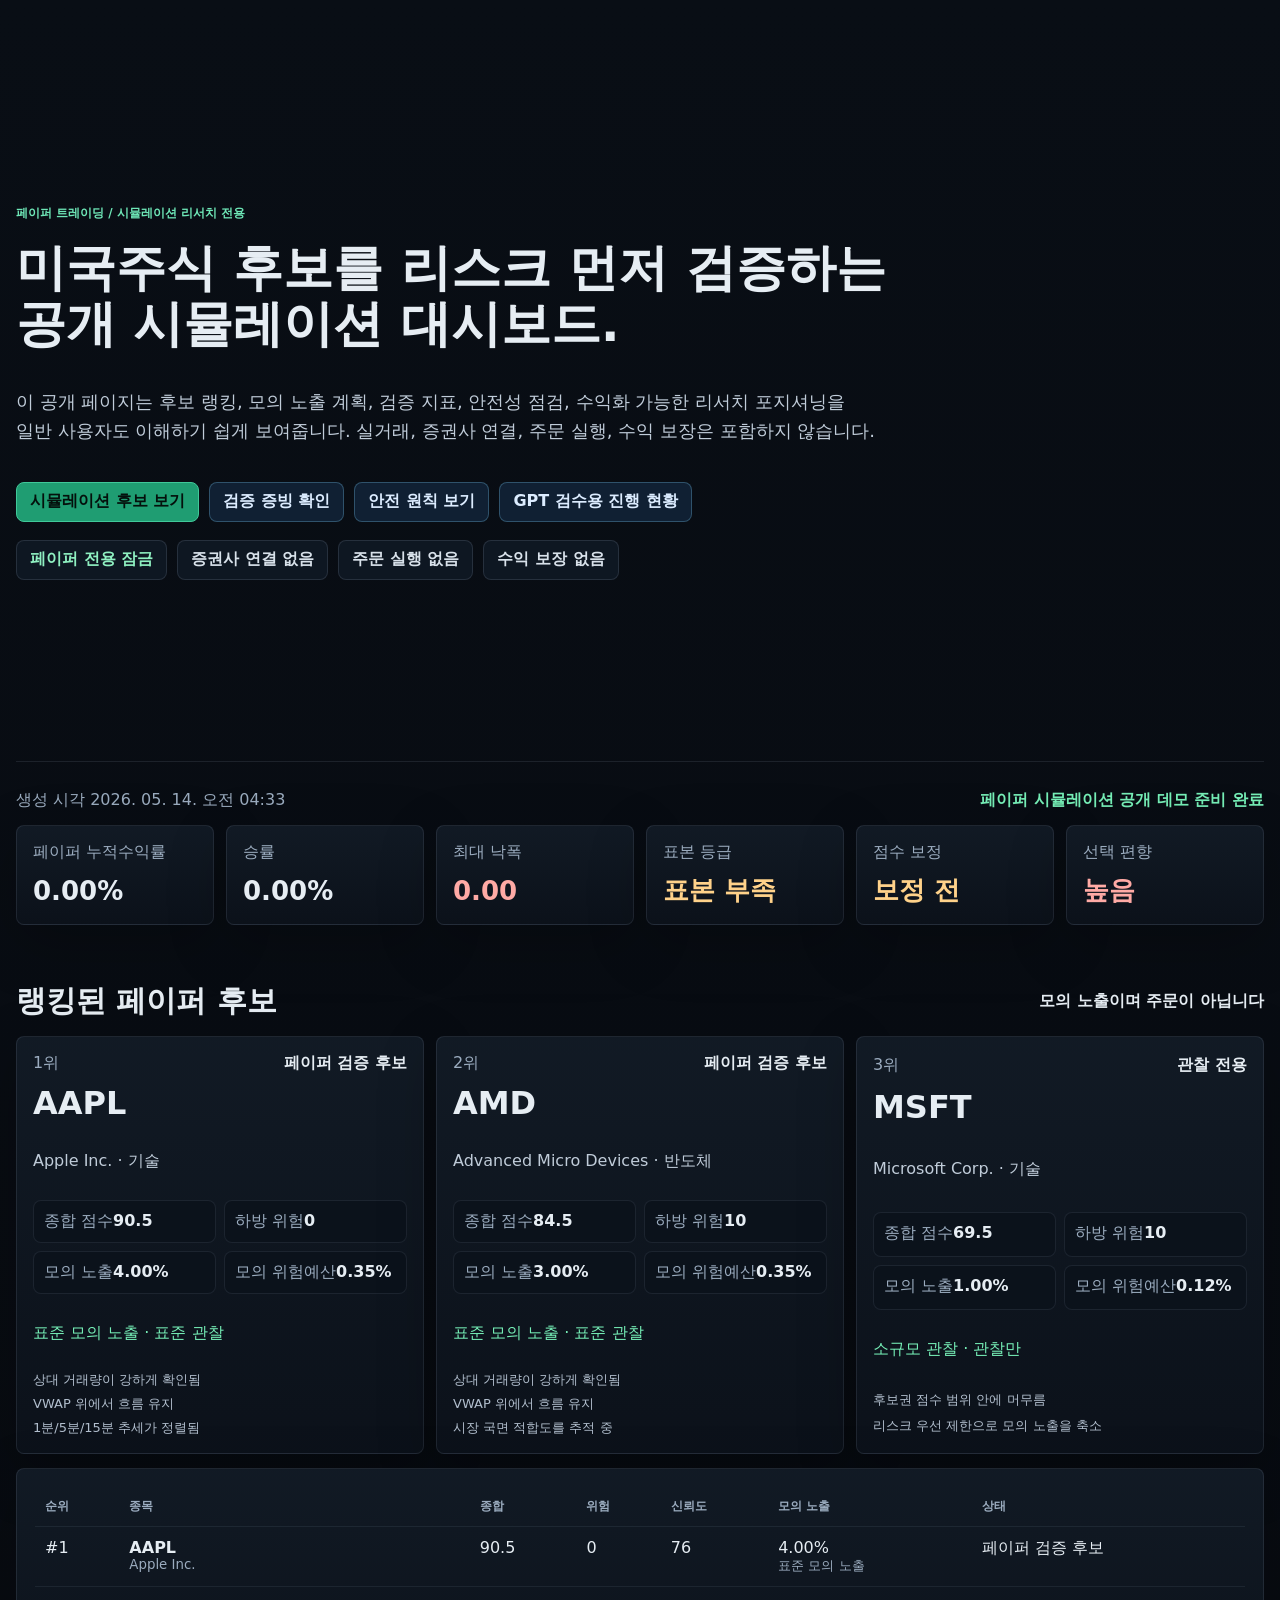
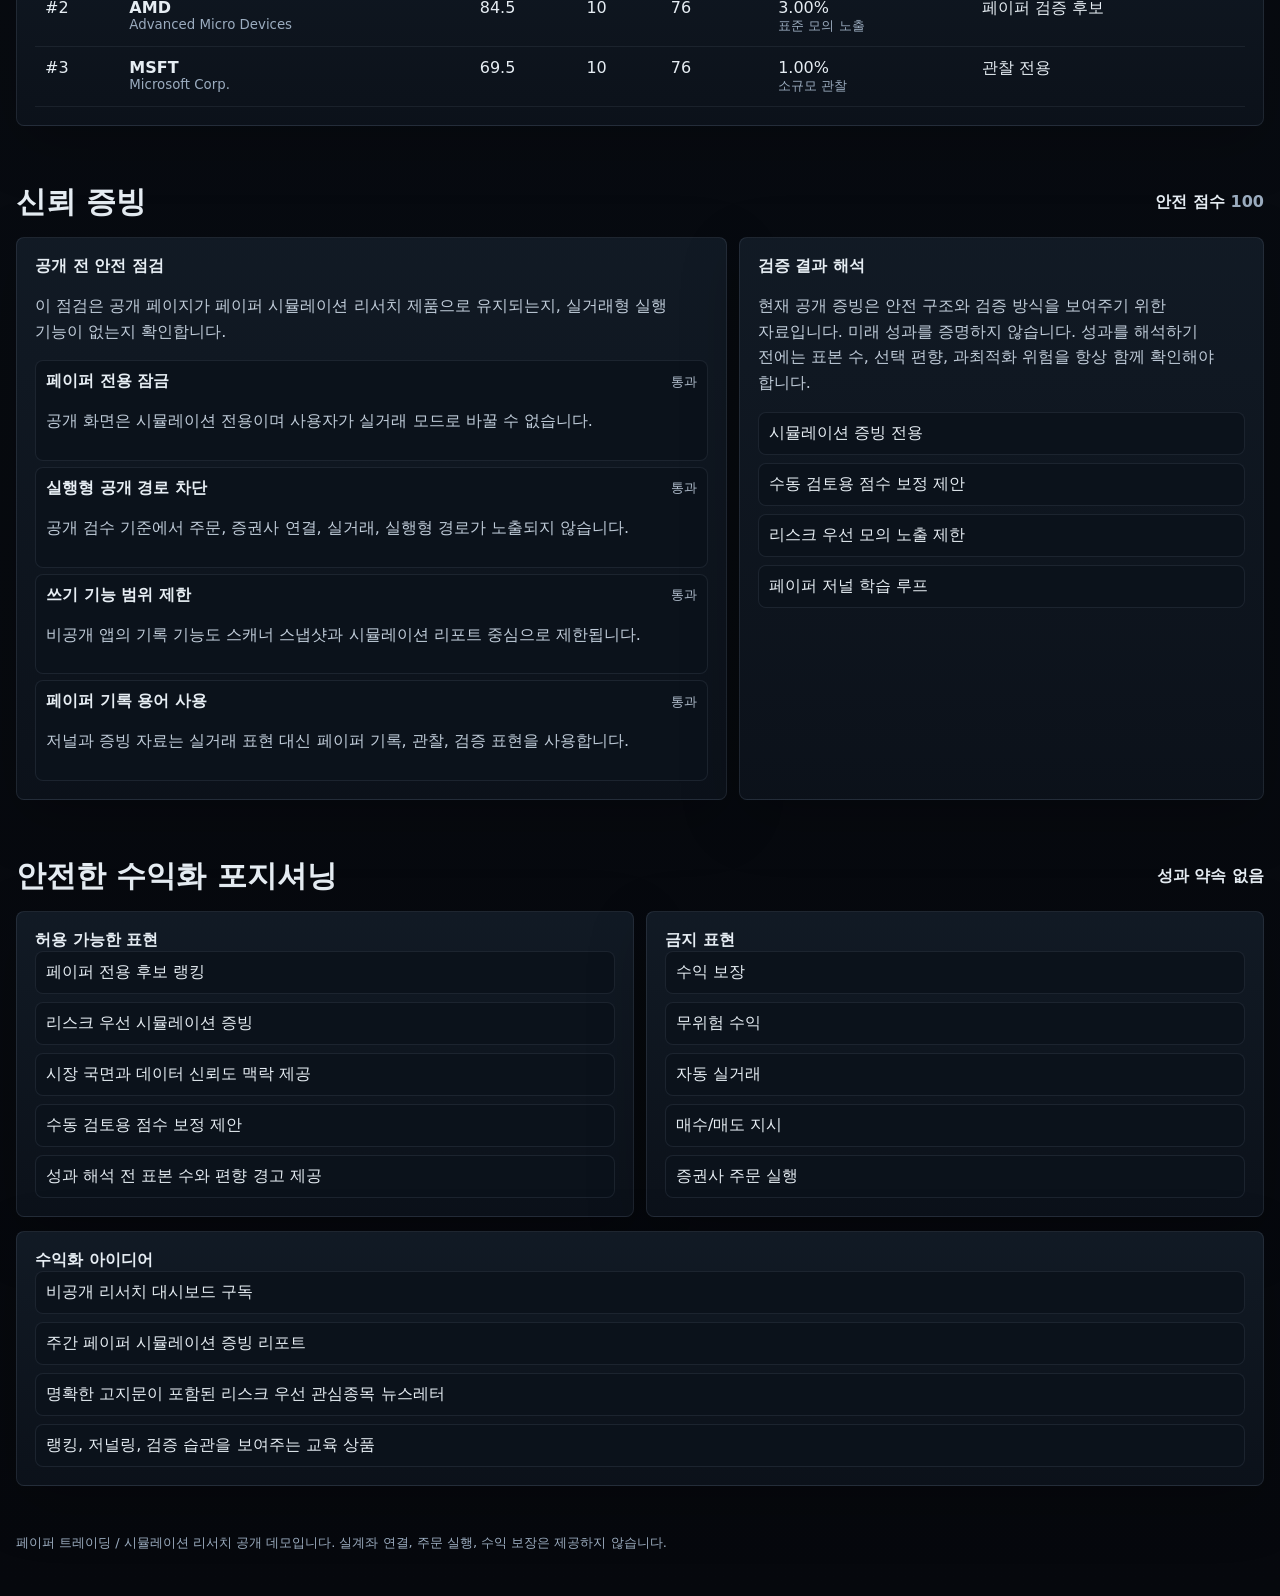
==== index.html @ f397886d "Publish Korean paper simulation research site" ====
<!doctype html>
<html lang="ko">
  <head>
    <meta charset="UTF-8" />
    <meta name="viewport" content="width=device-width, initial-scale=1.0" />
    <meta name="description" content="미국주식 페이퍼 트레이딩 전용 리스크 우선 시뮬레이션 리서치 대시보드." />
    <title>페이퍼 시뮬레이션 리서치 대시보드</title>
    <link rel="stylesheet" href="./assets/public.css" />
  </head>
  <body>
    <main class="public-shell">
      <section class="hero">
        <div class="eyebrow">페이퍼 트레이딩 / 시뮬레이션 리서치 전용</div>
        <h1>미국주식 후보를 리스크 먼저 검증하는 공개 시뮬레이션 대시보드.</h1>
        <p class="hero-copy">
          이 공개 페이지는 후보 랭킹, 모의 노출 계획, 검증 지표, 안전성 점검, 수익화 가능한 리서치 포지셔닝을
          일반 사용자도 이해하기 쉽게 보여줍니다. 실거래, 증권사 연결, 주문 실행, 수익 보장은 포함하지 않습니다.
        </p>
        <div class="hero-actions">
          <a class="button primary" href="#candidates">시뮬레이션 후보 보기</a>
          <a class="button secondary" href="#evidence">검증 증빙 확인</a>
          <a class="button secondary" href="#safety">안전 원칙 보기</a>
          <a class="button secondary" href="./review.html">GPT 검수용 진행 현황</a>
        </div>
        <div class="pill-row">
          <span class="pill safe">페이퍼 전용 잠금</span>
          <span class="pill">증권사 연결 없음</span>
          <span class="pill">주문 실행 없음</span>
          <span class="pill">수익 보장 없음</span>
        </div>
      </section>

      <section class="section">
        <div class="panel-title">
          <span id="generated">생성 시각 확인 중</span>
          <strong id="release-status" class="good">불러오는 중</strong>
        </div>
        <div class="summary-grid" id="summary-grid"></div>
      </section>

      <section class="section" id="candidates">
        <div class="panel-title">
          <h2>랭킹된 페이퍼 후보</h2>
          <strong>모의 노출이며 주문이 아닙니다</strong>
        </div>
        <div class="rank-grid" id="rank-grid"></div>
        <div class="panel">
          <div class="table-wrap">
            <table>
              <thead>
                <tr>
                  <th>순위</th>
                  <th>종목</th>
                  <th>종합</th>
                  <th>위험</th>
                  <th>신뢰도</th>
                  <th>모의 노출</th>
                  <th>상태</th>
                </tr>
              </thead>
              <tbody id="candidate-table"></tbody>
            </table>
          </div>
        </div>
      </section>

      <section class="section" id="evidence">
        <div class="panel-title">
          <h2>신뢰 증빙</h2>
          <strong>안전 점수 <span id="release-score">0</span></strong>
        </div>
        <div class="evidence-grid">
          <article class="panel">
            <h3>공개 전 안전 점검</h3>
            <p>
              이 점검은 공개 페이지가 페이퍼 시뮬레이션 리서치 제품으로 유지되는지, 실거래형 실행 기능이 없는지 확인합니다.
            </p>
            <div class="small-list" id="audit-checks"></div>
          </article>
          <article class="panel">
            <h3>검증 결과 해석</h3>
            <p>
              현재 공개 증빙은 안전 구조와 검증 방식을 보여주기 위한 자료입니다. 미래 성과를 증명하지 않습니다.
              성과를 해석하기 전에는 표본 수, 선택 편향, 과최적화 위험을 항상 함께 확인해야 합니다.
            </p>
            <ul class="claim-list">
              <li>시뮬레이션 증빙 전용</li>
              <li>수동 검토용 점수 보정 제안</li>
              <li>리스크 우선 모의 노출 제한</li>
              <li>페이퍼 저널 학습 루프</li>
            </ul>
          </article>
        </div>
      </section>

      <section class="section" id="safety">
        <div class="panel-title">
          <h2>안전한 수익화 포지셔닝</h2>
          <strong>성과 약속 없음</strong>
        </div>
        <div class="proof-grid">
          <article class="panel">
            <h3>허용 가능한 표현</h3>
            <ul class="claim-list" id="allowed-claims"></ul>
          </article>
          <article class="panel">
            <h3>금지 표현</h3>
            <ul class="claim-list" id="prohibited-claims"></ul>
          </article>
        </div>
        <article class="panel">
          <h3>수익화 아이디어</h3>
          <ul class="claim-list" id="offer-ideas"></ul>
        </article>
      </section>

      <footer class="footer">
        페이퍼 트레이딩 / 시뮬레이션 리서치 공개 데모입니다. 실계좌 연결, 주문 실행, 수익 보장은 제공하지 않습니다.
      </footer>
    </main>
    <script src="./assets/public.js"></script>
  </body>
</html>
---- assets/public.css ----
:root {
  color: #e6edf3;
  background: #070b10;
  font-family: "Pretendard", "Apple SD Gothic Neo", "Noto Sans KR", Inter, ui-sans-serif, system-ui, -apple-system, BlinkMacSystemFont, "Segoe UI", sans-serif;
}

* {
  box-sizing: border-box;
}

body {
  margin: 0;
  min-width: 320px;
  background: linear-gradient(180deg, #090e15 0%, #06080d 100%);
}

button,
a {
  font: inherit;
}

a {
  color: inherit;
  text-decoration: none;
}

.public-shell {
  width: min(1280px, calc(100% - 32px));
  margin: 0 auto;
  padding: 24px 0 44px;
}

.hero {
  min-height: 82vh;
  display: grid;
  align-content: center;
  gap: 18px;
  border-bottom: 1px solid rgba(148, 163, 184, 0.14);
}

.hero.compact {
  min-height: 52vh;
}

.eyebrow {
  color: #6ee7b7;
  text-transform: uppercase;
  font-size: 12px;
  font-weight: 900;
  letter-spacing: 0;
}

h1 {
  max-width: 960px;
  margin: 0;
  font-size: 50px;
  line-height: 1.12;
  letter-spacing: 0;
  word-break: keep-all;
}

h2 {
  margin: 0;
  font-size: 30px;
  letter-spacing: 0;
  word-break: keep-all;
}

h3 {
  margin: 0;
  font-size: 16px;
}

p {
  color: #c0ccd9;
  line-height: 1.6;
  word-break: keep-all;
}

.hero-copy {
  max-width: 860px;
  font-size: 18px;
}

.hero-actions,
.pill-row {
  display: flex;
  flex-wrap: wrap;
  gap: 10px;
}

.button,
.pill {
  min-height: 40px;
  border-radius: 8px;
  padding: 0 13px;
  display: inline-flex;
  align-items: center;
  border: 1px solid rgba(148, 163, 184, 0.18);
  background: #0e1722;
  color: #d8e1ea;
  font-weight: 800;
}

.button.primary {
  background: #1f9d72;
  color: #04100c;
  border-color: #40c899;
}

.button.secondary {
  background: #102033;
  color: #dcecff;
  border-color: rgba(125, 211, 252, 0.28);
}

.pill.safe {
  color: #8ff0c1;
}

.section {
  padding: 28px 0;
  display: grid;
  gap: 14px;
}

.panel,
.metric-card,
.rank-card {
  background: linear-gradient(180deg, rgba(18, 27, 38, 0.96), rgba(12, 18, 27, 0.96));
  border: 1px solid rgba(148, 163, 184, 0.14);
  border-radius: 8px;
  box-shadow: 0 18px 60px rgba(0, 0, 0, 0.22);
}

.panel {
  padding: 18px;
}

.panel-title {
  display: flex;
  justify-content: space-between;
  align-items: center;
  gap: 12px;
}

.panel-title span,
.metric-card span,
.rank-card span,
.muted {
  color: #9bacbf;
}

.summary-grid,
.rank-grid,
.evidence-grid,
.proof-grid {
  display: grid;
  gap: 12px;
}

.summary-grid {
  grid-template-columns: repeat(6, minmax(0, 1fr));
}

.rank-grid {
  grid-template-columns: repeat(3, minmax(0, 1fr));
}

.evidence-grid {
  grid-template-columns: 1.15fr 0.85fr;
}

.proof-grid {
  grid-template-columns: repeat(2, minmax(0, 1fr));
}

.metric-card,
.rank-card {
  padding: 16px;
  display: grid;
  gap: 10px;
}

.metric-card strong {
  font-size: 26px;
}

.rank-card h3 {
  font-size: 32px;
}

.rank-stats {
  display: grid;
  grid-template-columns: repeat(2, minmax(0, 1fr));
  gap: 8px;
}

.rank-stats div,
.check,
.claim-list li {
  border: 1px solid rgba(148, 163, 184, 0.12);
  background: #0b121b;
  padding: 10px;
  border-radius: 8px;
}

.small-list {
  display: grid;
  gap: 6px;
}

.small-list span {
  color: #b2bfce;
  font-size: 13px;
}

.claim-list {
  list-style: none;
  margin: 0;
  padding: 0;
  display: grid;
  gap: 8px;
}

.good {
  color: #76efb7;
}

.watch {
  color: #ffd28a;
}

.bad {
  color: #ffaaa5;
}

.negative {
  color: #ffaaa5;
}

.table-wrap {
  width: 100%;
  overflow: auto;
}

table {
  border-collapse: collapse;
  min-width: 920px;
  width: 100%;
}

th,
td {
  border-bottom: 1px solid rgba(148, 163, 184, 0.1);
  padding: 11px 10px;
  text-align: left;
  vertical-align: top;
  white-space: nowrap;
}

th {
  color: #9bacbf;
  font-size: 12px;
}

td small {
  color: #9bacbf;
  display: block;
}

.footer {
  padding: 20px 0 0;
  color: #9bacbf;
  font-size: 13px;
}

.copy-block {
  margin: 0;
  padding: 14px;
  overflow: auto;
  white-space: pre-wrap;
  color: #d8e1ea;
  background: #080d14;
  border: 1px solid rgba(148, 163, 184, 0.14);
  border-radius: 8px;
  line-height: 1.7;
  font-family: "Apple SD Gothic Neo", "Noto Sans KR", ui-monospace, SFMono-Regular, Menlo, Consolas, monospace;
}

@media (max-width: 980px) {
  h1 {
    font-size: 38px;
  }

  .summary-grid,
  .rank-grid,
  .evidence-grid,
  .proof-grid {
    grid-template-columns: 1fr;
  }

  .hero {
    min-height: 76vh;
  }
}
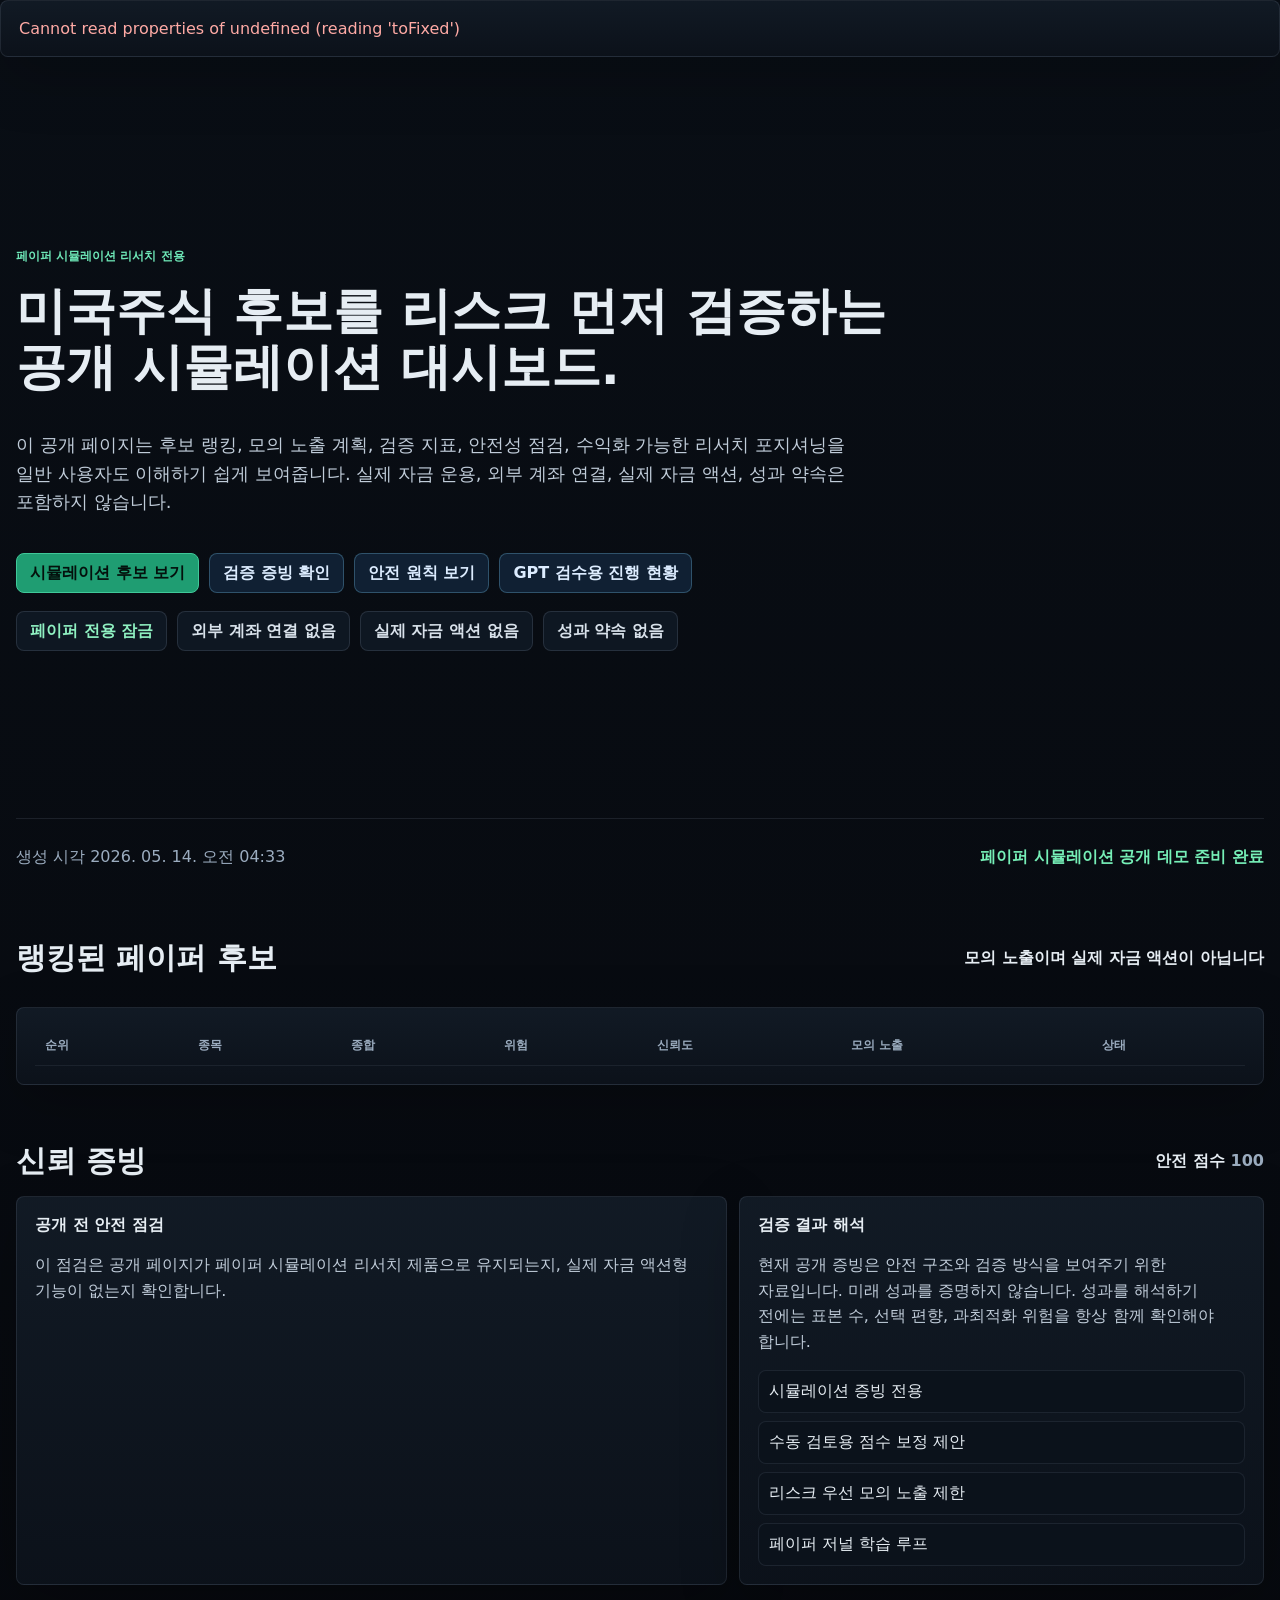
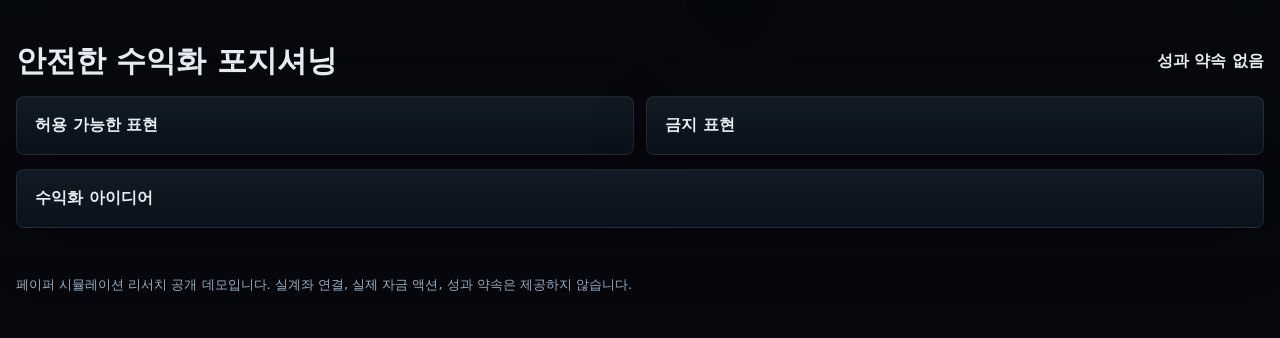
==== commit 05d252f1: "Harden simulation-only public copy" ====
--- a/index.html
+++ b/index.html
@@ -3,18 +3,18 @@
   <head>
     <meta charset="UTF-8" />
     <meta name="viewport" content="width=device-width, initial-scale=1.0" />
-    <meta name="description" content="미국주식 페이퍼 트레이딩 전용 리스크 우선 시뮬레이션 리서치 대시보드." />
+    <meta name="description" content="미국주식 페이퍼 시뮬레이션 전용 리스크 우선 시뮬레이션 리서치 대시보드." />
     <title>페이퍼 시뮬레이션 리서치 대시보드</title>
     <link rel="stylesheet" href="./assets/public.css" />
   </head>
   <body>
     <main class="public-shell">
       <section class="hero">
-        <div class="eyebrow">페이퍼 트레이딩 / 시뮬레이션 리서치 전용</div>
+        <div class="eyebrow">페이퍼 시뮬레이션 리서치 전용</div>
         <h1>미국주식 후보를 리스크 먼저 검증하는 공개 시뮬레이션 대시보드.</h1>
         <p class="hero-copy">
           이 공개 페이지는 후보 랭킹, 모의 노출 계획, 검증 지표, 안전성 점검, 수익화 가능한 리서치 포지셔닝을
-          일반 사용자도 이해하기 쉽게 보여줍니다. 실거래, 증권사 연결, 주문 실행, 수익 보장은 포함하지 않습니다.
+          일반 사용자도 이해하기 쉽게 보여줍니다. 실제 자금 운용, 외부 계좌 연결, 실제 자금 액션, 성과 약속은 포함하지 않습니다.
         </p>
         <div class="hero-actions">
           <a class="button primary" href="#candidates">시뮬레이션 후보 보기</a>
@@ -24,9 +24,9 @@
         </div>
         <div class="pill-row">
           <span class="pill safe">페이퍼 전용 잠금</span>
-          <span class="pill">증권사 연결 없음</span>
-          <span class="pill">주문 실행 없음</span>
-          <span class="pill">수익 보장 없음</span>
+          <span class="pill">외부 계좌 연결 없음</span>
+          <span class="pill">실제 자금 액션 없음</span>
+          <span class="pill">성과 약속 없음</span>
         </div>
       </section>
 
@@ -41,7 +41,7 @@
       <section class="section" id="candidates">
         <div class="panel-title">
           <h2>랭킹된 페이퍼 후보</h2>
-          <strong>모의 노출이며 주문이 아닙니다</strong>
+          <strong>모의 노출이며 실제 자금 액션이 아닙니다</strong>
         </div>
         <div class="rank-grid" id="rank-grid"></div>
         <div class="panel">
@@ -73,7 +73,7 @@
           <article class="panel">
             <h3>공개 전 안전 점검</h3>
             <p>
-              이 점검은 공개 페이지가 페이퍼 시뮬레이션 리서치 제품으로 유지되는지, 실거래형 실행 기능이 없는지 확인합니다.
+              이 점검은 공개 페이지가 페이퍼 시뮬레이션 리서치 제품으로 유지되는지, 실제 자금 액션형 기능이 없는지 확인합니다.
             </p>
             <div class="small-list" id="audit-checks"></div>
           </article>
@@ -115,7 +115,7 @@
       </section>
 
       <footer class="footer">
-        페이퍼 트레이딩 / 시뮬레이션 리서치 공개 데모입니다. 실계좌 연결, 주문 실행, 수익 보장은 제공하지 않습니다.
+        페이퍼 시뮬레이션 리서치 공개 데모입니다. 실계좌 연결, 실제 자금 액션, 성과 약속은 제공하지 않습니다.
       </footer>
     </main>
     <script src="./assets/public.js"></script>
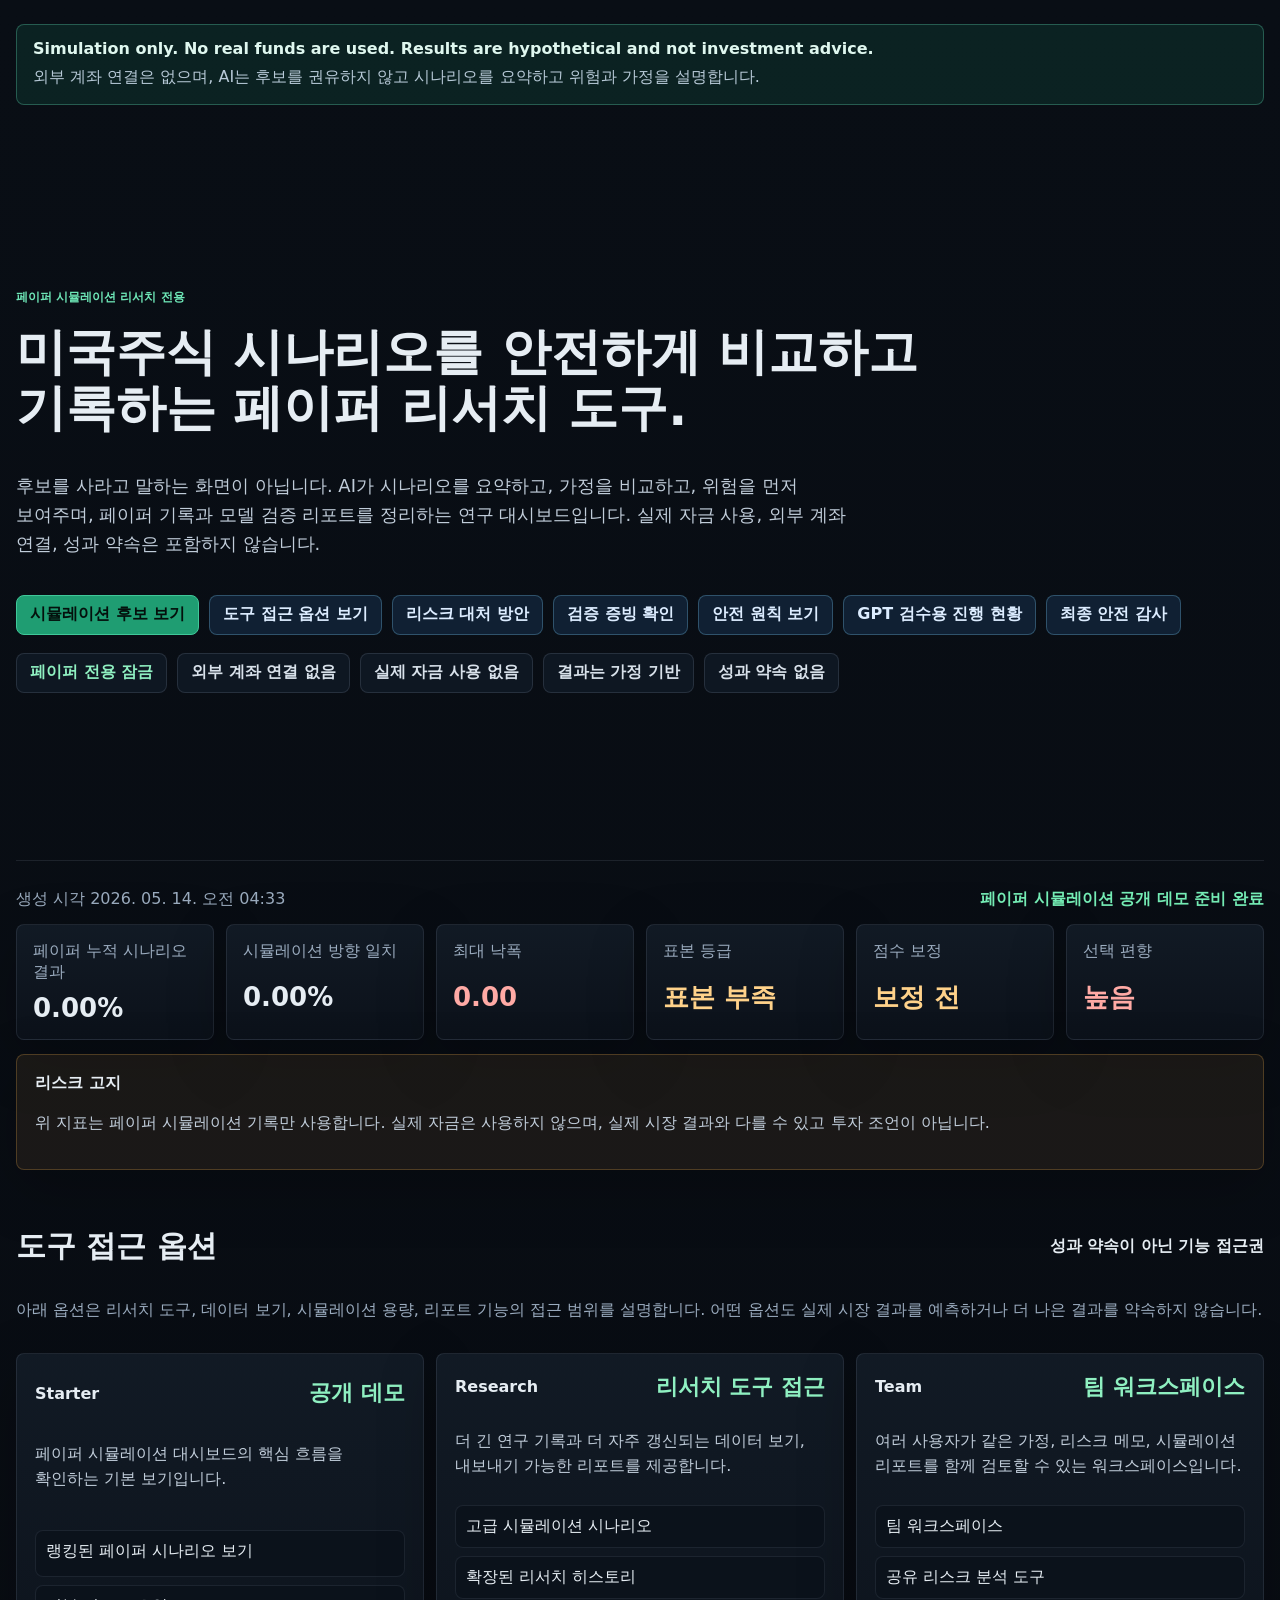
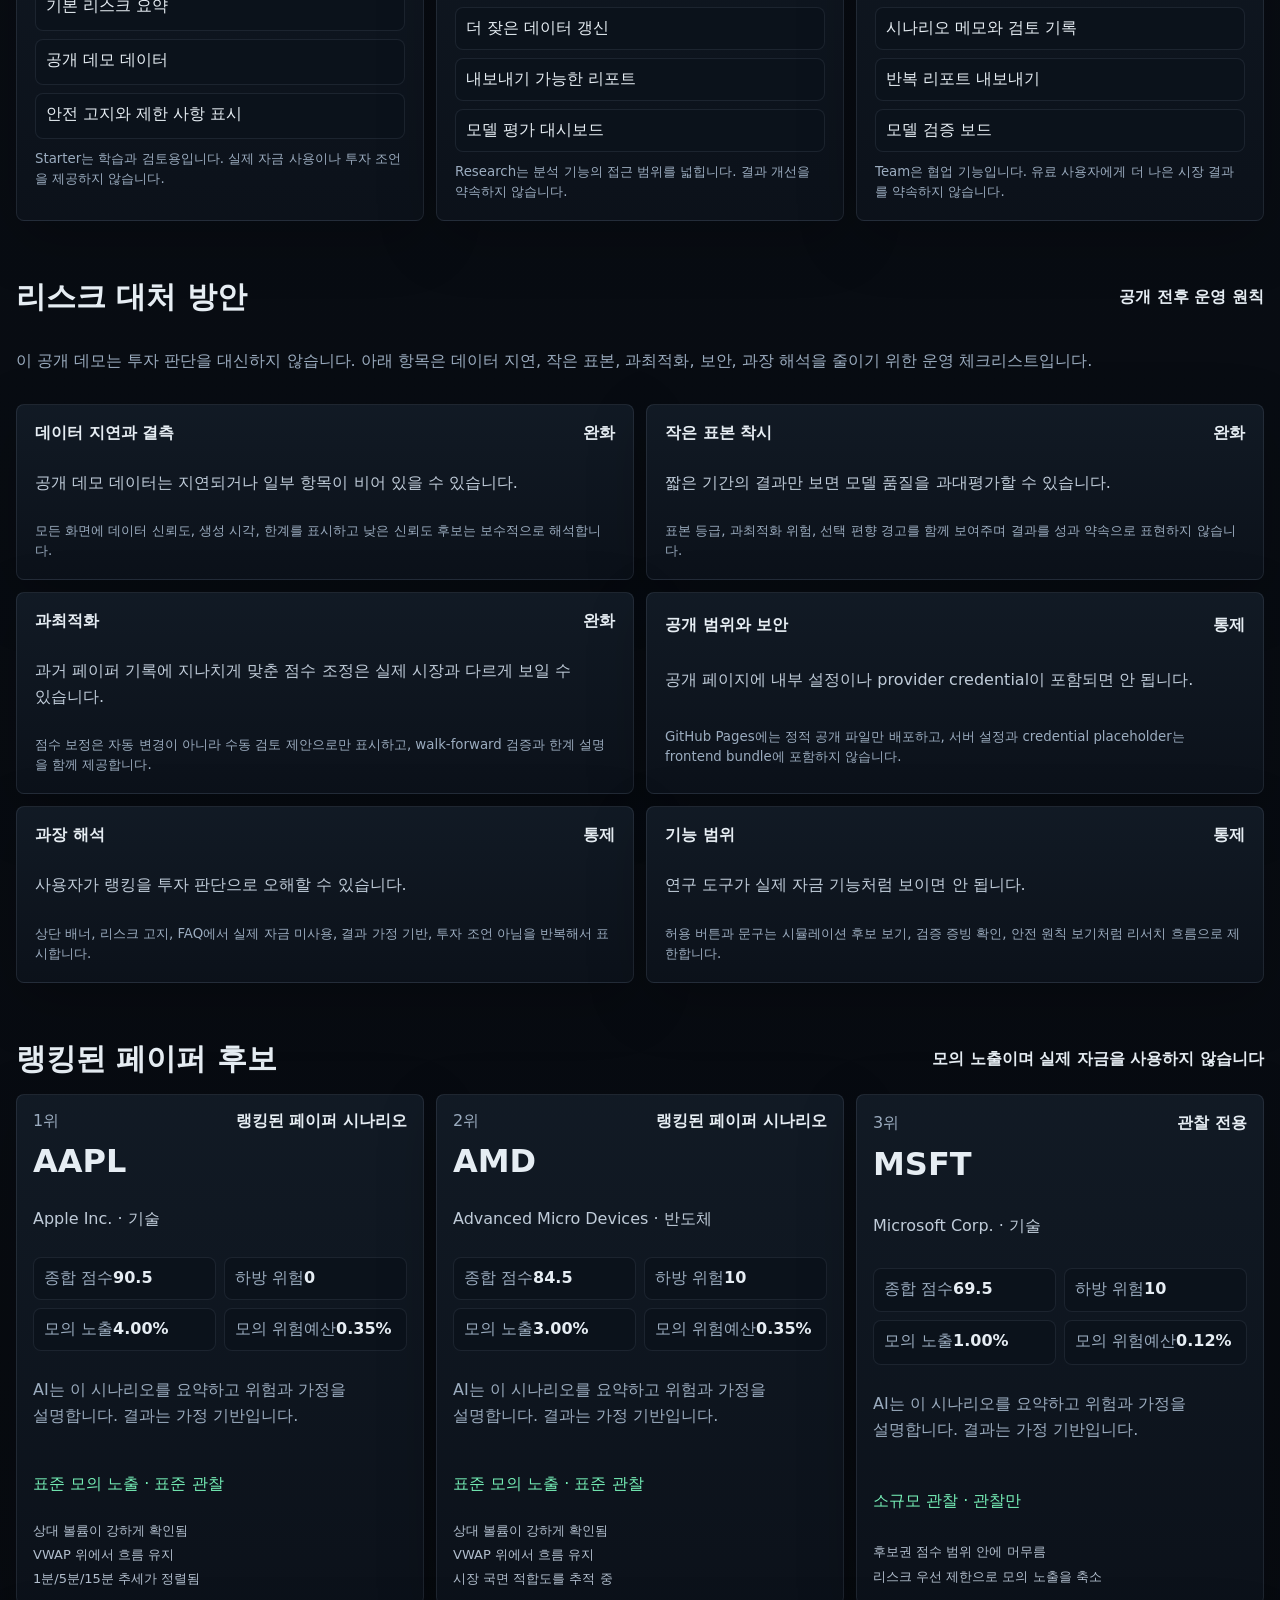
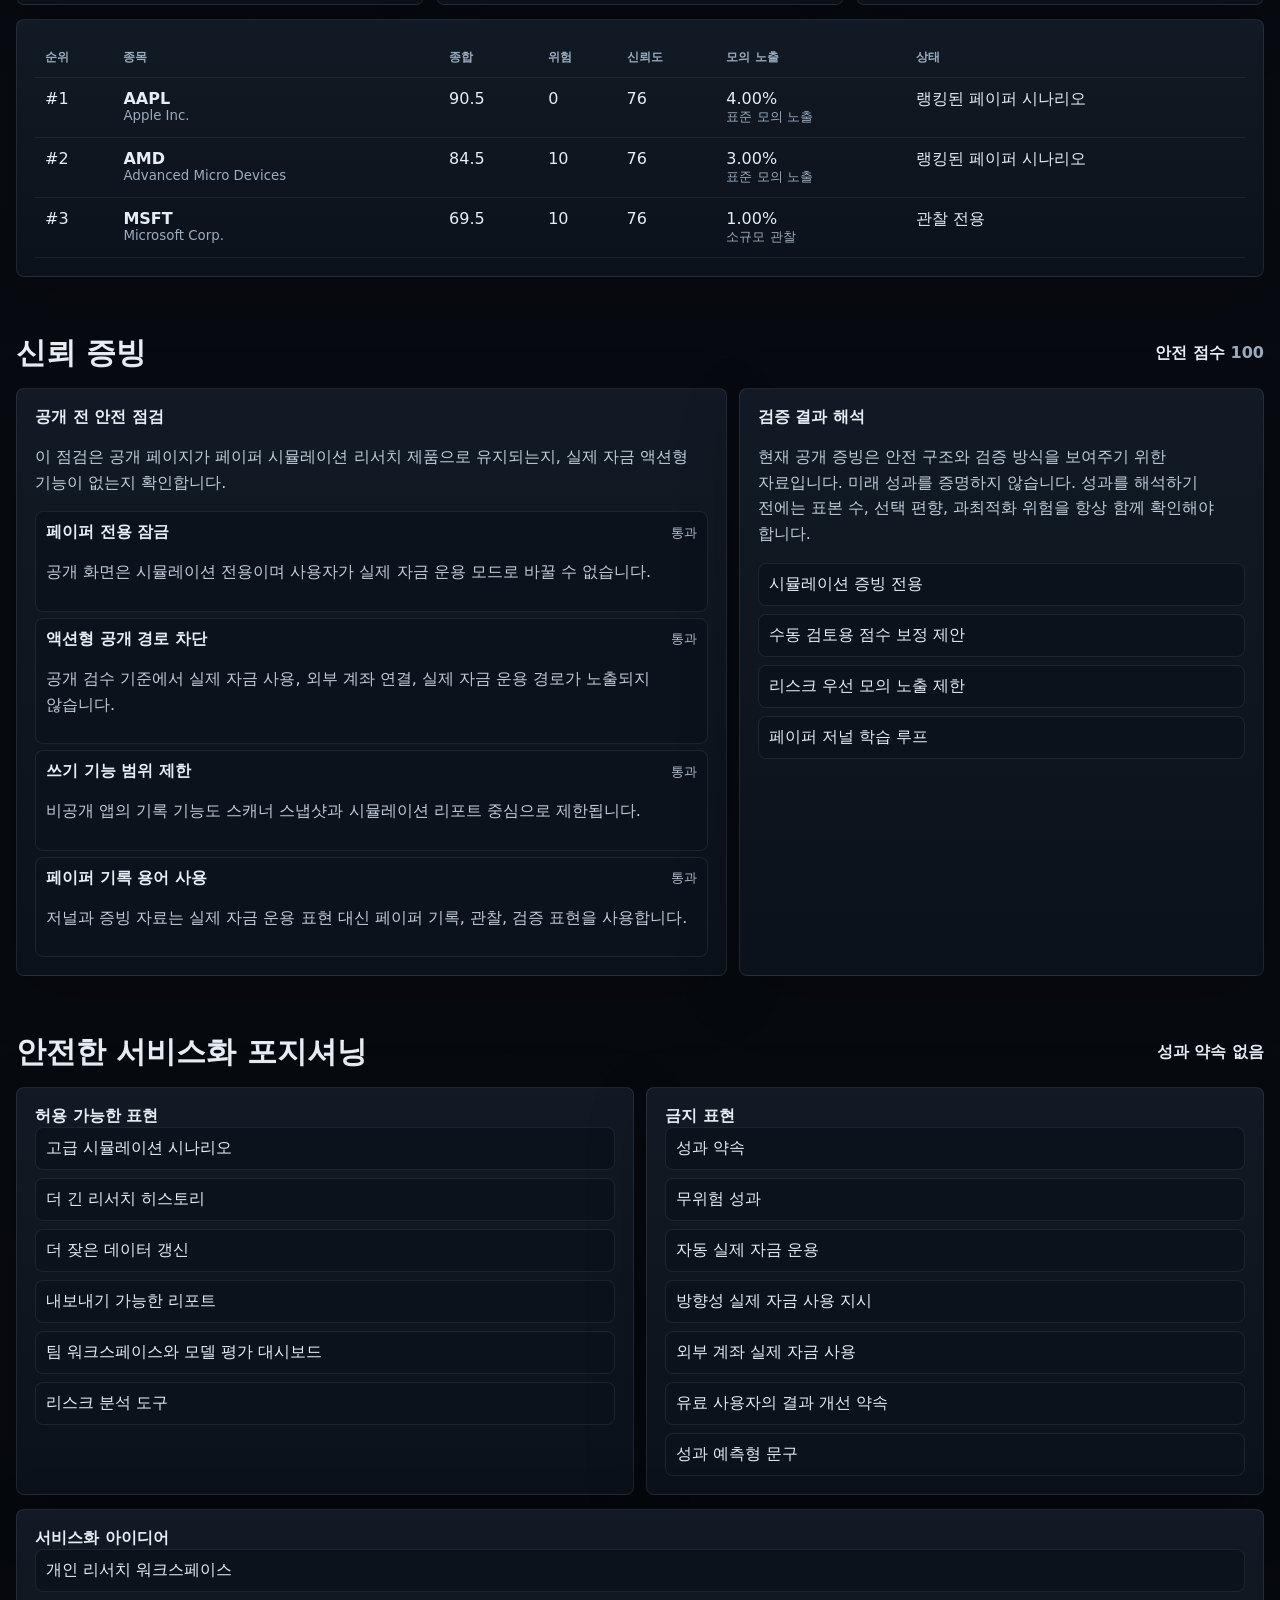
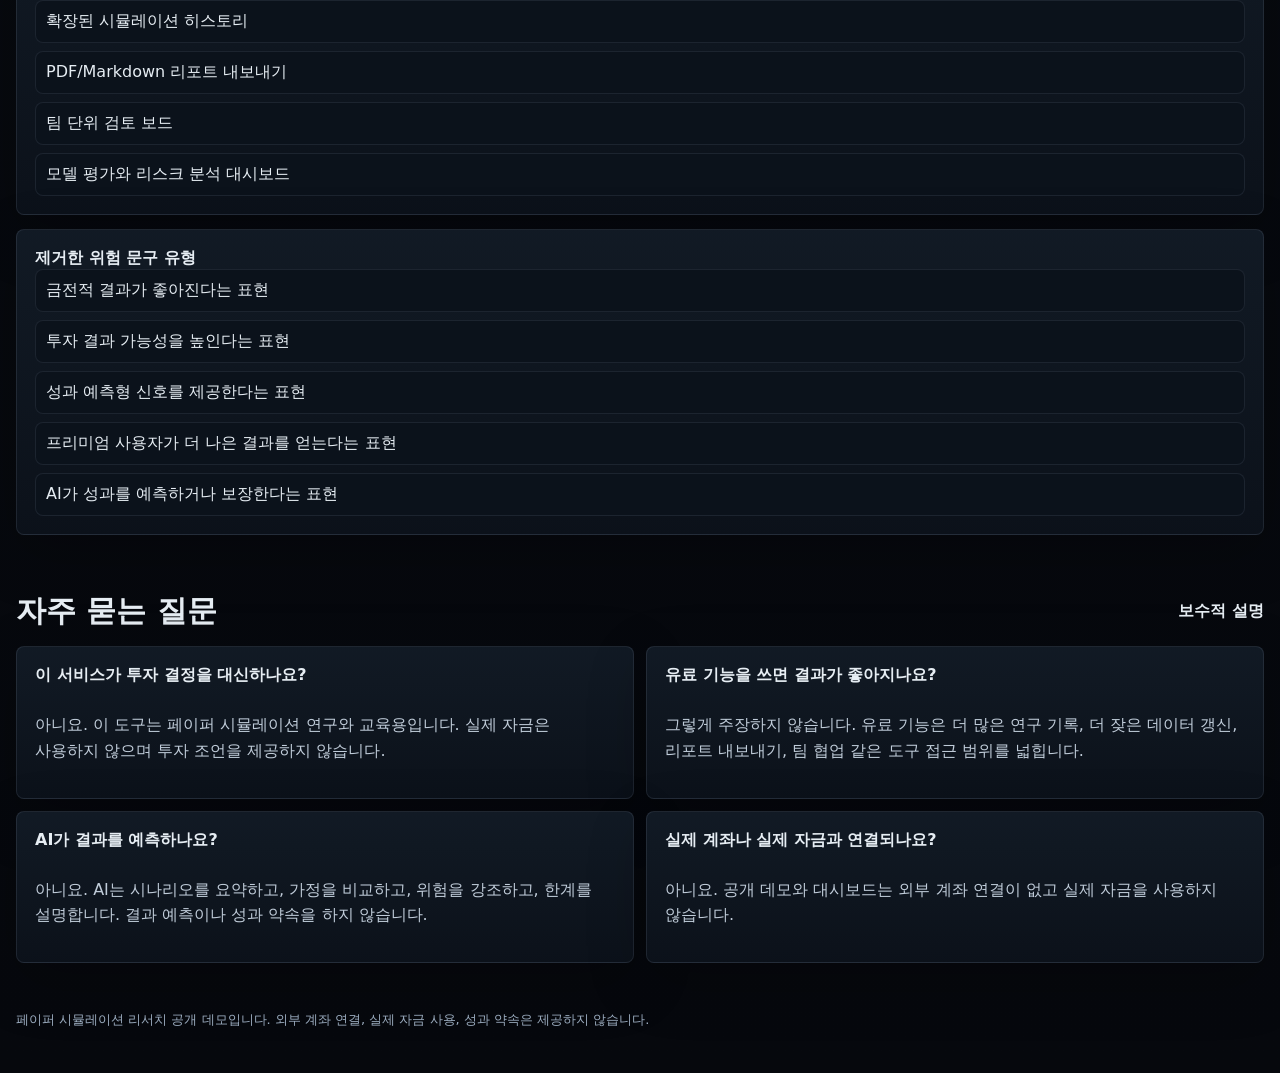
==== commit 26c19d8a: "Update public simulation safety site" ====
--- a/index.html
+++ b/index.html
@@ -9,23 +9,32 @@
   </head>
   <body>
     <main class="public-shell">
+      <section class="simulation-banner">
+        <strong>Simulation only. No real funds are used. Results are hypothetical and not investment advice.</strong>
+        <p>외부 계좌 연결은 없으며, AI는 후보를 권유하지 않고 시나리오를 요약하고 위험과 가정을 설명합니다.</p>
+      </section>
       <section class="hero">
         <div class="eyebrow">페이퍼 시뮬레이션 리서치 전용</div>
-        <h1>미국주식 후보를 리스크 먼저 검증하는 공개 시뮬레이션 대시보드.</h1>
+        <h1>미국주식 시나리오를 안전하게 비교하고 기록하는 페이퍼 리서치 도구.</h1>
         <p class="hero-copy">
-          이 공개 페이지는 후보 랭킹, 모의 노출 계획, 검증 지표, 안전성 점검, 수익화 가능한 리서치 포지셔닝을
-          일반 사용자도 이해하기 쉽게 보여줍니다. 실제 자금 운용, 외부 계좌 연결, 실제 자금 액션, 성과 약속은 포함하지 않습니다.
+          후보를 사라고 말하는 화면이 아닙니다. AI가 시나리오를 요약하고, 가정을 비교하고, 위험을 먼저 보여주며,
+          페이퍼 기록과 모델 검증 리포트를 정리하는 연구 대시보드입니다. 실제 자금 사용, 외부 계좌 연결,
+          성과 약속은 포함하지 않습니다.
         </p>
         <div class="hero-actions">
           <a class="button primary" href="#candidates">시뮬레이션 후보 보기</a>
+          <a class="button secondary" href="#pricing">도구 접근 옵션 보기</a>
+          <a class="button secondary" href="#risk-plan">리스크 대처 방안</a>
           <a class="button secondary" href="#evidence">검증 증빙 확인</a>
           <a class="button secondary" href="#safety">안전 원칙 보기</a>
           <a class="button secondary" href="./review.html">GPT 검수용 진행 현황</a>
+          <a class="button secondary" href="./safety.html">최종 안전 감사</a>
         </div>
         <div class="pill-row">
           <span class="pill safe">페이퍼 전용 잠금</span>
           <span class="pill">외부 계좌 연결 없음</span>
-          <span class="pill">실제 자금 액션 없음</span>
+          <span class="pill">실제 자금 사용 없음</span>
+          <span class="pill">결과는 가정 기반</span>
           <span class="pill">성과 약속 없음</span>
         </div>
       </section>
@@ -36,12 +45,40 @@
           <strong id="release-status" class="good">불러오는 중</strong>
         </div>
         <div class="summary-grid" id="summary-grid"></div>
+        <article class="panel risk-disclosure">
+          <h3>리스크 고지</h3>
+          <p>위 지표는 페이퍼 시뮬레이션 기록만 사용합니다. 실제 자금은 사용하지 않으며, 실제 시장 결과와 다를 수 있고 투자 조언이 아닙니다.</p>
+        </article>
+      </section>
+
+      <section class="section" id="pricing">
+        <div class="panel-title">
+          <h2>도구 접근 옵션</h2>
+          <strong>성과 약속이 아닌 기능 접근권</strong>
+        </div>
+        <p class="muted">
+          아래 옵션은 리서치 도구, 데이터 보기, 시뮬레이션 용량, 리포트 기능의 접근 범위를 설명합니다.
+          어떤 옵션도 실제 시장 결과를 예측하거나 더 나은 결과를 약속하지 않습니다.
+        </p>
+        <div class="pricing-grid" id="pricing-grid"></div>
+      </section>
+
+      <section class="section" id="risk-plan">
+        <div class="panel-title">
+          <h2>리스크 대처 방안</h2>
+          <strong>공개 전후 운영 원칙</strong>
+        </div>
+        <p class="muted">
+          이 공개 데모는 투자 판단을 대신하지 않습니다. 아래 항목은 데이터 지연, 작은 표본, 과최적화,
+          보안, 과장 해석을 줄이기 위한 운영 체크리스트입니다.
+        </p>
+        <div class="risk-grid" id="risk-mitigation-grid"></div>
       </section>
 
       <section class="section" id="candidates">
         <div class="panel-title">
           <h2>랭킹된 페이퍼 후보</h2>
-          <strong>모의 노출이며 실제 자금 액션이 아닙니다</strong>
+          <strong>모의 노출이며 실제 자금을 사용하지 않습니다</strong>
         </div>
         <div class="rank-grid" id="rank-grid"></div>
         <div class="panel">
@@ -95,7 +132,7 @@
 
       <section class="section" id="safety">
         <div class="panel-title">
-          <h2>안전한 수익화 포지셔닝</h2>
+          <h2>안전한 서비스화 포지셔닝</h2>
           <strong>성과 약속 없음</strong>
         </div>
         <div class="proof-grid">
@@ -109,13 +146,25 @@
           </article>
         </div>
         <article class="panel">
-          <h3>수익화 아이디어</h3>
+          <h3>서비스화 아이디어</h3>
           <ul class="claim-list" id="offer-ideas"></ul>
+        </article>
+        <article class="panel">
+          <h3>제거한 위험 문구 유형</h3>
+          <ul class="claim-list" id="removed-claims"></ul>
         </article>
       </section>
 
+      <section class="section" id="faq">
+        <div class="panel-title">
+          <h2>자주 묻는 질문</h2>
+          <strong>보수적 설명</strong>
+        </div>
+        <div class="faq-grid" id="faq-grid"></div>
+      </section>
+
       <footer class="footer">
-        페이퍼 시뮬레이션 리서치 공개 데모입니다. 실계좌 연결, 실제 자금 액션, 성과 약속은 제공하지 않습니다.
+        페이퍼 시뮬레이션 리서치 공개 데모입니다. 외부 계좌 연결, 실제 자금 사용, 성과 약속은 제공하지 않습니다.
       </footer>
     </main>
     <script src="./assets/public.js"></script>
--- a/assets/public.css
+++ b/assets/public.css
@@ -36,6 +36,25 @@
   align-content: center;
   gap: 18px;
   border-bottom: 1px solid rgba(148, 163, 184, 0.14);
+}
+
+.simulation-banner {
+  display: grid;
+  gap: 6px;
+  margin-bottom: 18px;
+  padding: 14px 16px;
+  border-radius: 8px;
+  background: rgba(31, 157, 114, 0.14);
+  border: 1px solid rgba(95, 214, 176, 0.32);
+}
+
+.simulation-banner strong {
+  color: #dff7ef;
+}
+
+.simulation-banner p {
+  margin: 0;
+  color: #b7c9d7;
 }
 
 .hero.compact {
@@ -154,7 +173,10 @@
 .summary-grid,
 .rank-grid,
 .evidence-grid,
-.proof-grid {
+.proof-grid,
+.pricing-grid,
+.faq-grid,
+.risk-grid {
   display: grid;
   gap: 12px;
 }
@@ -172,6 +194,18 @@
 }
 
 .proof-grid {
+  grid-template-columns: repeat(2, minmax(0, 1fr));
+}
+
+.pricing-grid {
+  grid-template-columns: repeat(3, minmax(0, 1fr));
+}
+
+.faq-grid {
+  grid-template-columns: repeat(2, minmax(0, 1fr));
+}
+
+.risk-grid {
   grid-template-columns: repeat(2, minmax(0, 1fr));
 }
 
@@ -180,6 +214,25 @@
   padding: 16px;
   display: grid;
   gap: 10px;
+}
+
+.pricing-card,
+.faq-card,
+.risk-card {
+  display: grid;
+  gap: 10px;
+}
+
+.pricing-card strong {
+  color: #8ff0c1;
+  font-size: 22px;
+}
+
+.pricing-card small,
+.faq-card small,
+.risk-card small {
+  color: #9bacbf;
+  line-height: 1.5;
 }
 
 .metric-card strong {
@@ -237,6 +290,11 @@
 
 .negative {
   color: #ffaaa5;
+}
+
+.risk-disclosure {
+  border-color: rgba(232, 168, 75, 0.26);
+  background: rgba(232, 168, 75, 0.08);
 }
 
 .table-wrap {
@@ -296,7 +354,10 @@
   .summary-grid,
   .rank-grid,
   .evidence-grid,
-  .proof-grid {
+  .proof-grid,
+  .pricing-grid,
+  .faq-grid,
+  .risk-grid {
     grid-template-columns: 1fr;
   }
 
